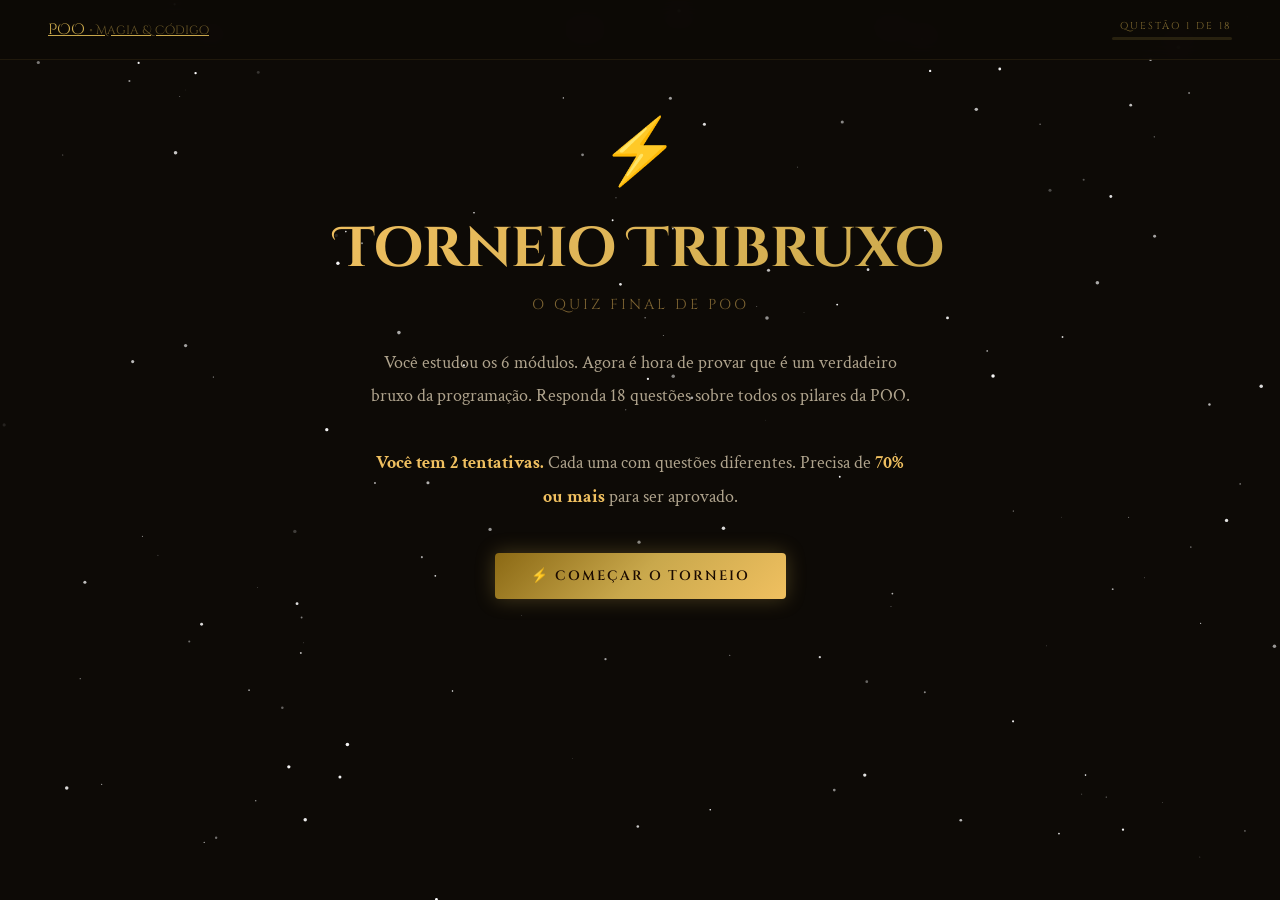
==== quiz.html @ bfb72155 "feat: quiz final - Torneio Tribruxo com 2 tentativas" ====
<!DOCTYPE html>
<html lang="pt-BR">
<head>
  <meta charset="UTF-8">
  <meta name="viewport" content="width=device-width, initial-scale=1.0">
  <title>Quiz Final — POO Hogwarts</title>
  <link rel="stylesheet" href="css/style.css">
  <link rel="stylesheet" href="css/quiz.css">
</head>
<body>

  <nav class="navbar">
    <a href="index.html" class="nav-logo">POO <span>• Magia & Código</span></a>
    <div class="nav-progresso">
      <span class="modulo-atual" id="progresso-texto">Questão 1 de 18</span>
      <div class="barra-progresso">
        <div class="barra-fill" id="barra-fill" style="width: 0%"></div>
      </div>
    </div>
  </nav>

  <main class="quiz-container">

    <!-- TELA INICIAL -->
    <div id="tela-inicio" class="tela ativa">
      <div class="inicio-icon">⚡</div>
      <h1 class="inicio-titulo">Torneio Tribruxo</h1>
      <p class="inicio-subtitulo">O Quiz Final de POO</p>
      <p class="inicio-desc">
        Você estudou os 6 módulos. Agora é hora de provar que é um
        verdadeiro bruxo da programação. Responda 18 questões sobre
        todos os pilares da POO.<br><br>
        <strong>Você tem 2 tentativas.</strong> Cada uma com questões diferentes.
        Precisa de <strong>70% ou mais</strong> para ser aprovado.
      </p>
      <button class="btn-primary" id="btn-iniciar">⚡ Começar o Torneio</button>
    </div>

    <!-- TELA DO QUIZ -->
    <div id="tela-quiz" class="tela">
      <div class="quiz-header">
        <span class="quiz-tentativa" id="tentativa-label">1ª Tentativa</span>
        <span class="quiz-modulo" id="modulo-label">Módulo 1</span>
      </div>
      <div class="questao-numero" id="questao-numero">Questão 1</div>
      <h2 class="questao-texto" id="questao-texto"></h2>
      <div class="alternativas" id="alternativas"></div>
      <button class="btn-primary" id="btn-proxima" style="display:none">Próxima →</button>
    </div>

    <!-- TELA DE RESULTADO -->
    <div id="tela-resultado" class="tela">
      <div id="resultado-aprovado" style="display:none">
        <div class="selo">🏆</div>
        <h1 class="resultado-titulo aprovado">Parabéns, Bruxo!</h1>
        <p class="resultado-sub">Você foi aprovado no Torneio Tribruxo!</p>
        <div class="pontuacao" id="pontuacao-aprovado"></div>
        <a href="index.html" class="btn-primary" style="text-decoration:none">← Voltar ao início</a>
      </div>

      <div id="resultado-reprovado-1" style="display:none">
        <div class="selo">😬</div>
        <h1 class="resultado-titulo reprovado">Quase lá!</h1>
        <p class="resultado-sub">Você não atingiu 70%. Mas ainda tem uma chance!</p>
        <div class="pontuacao" id="pontuacao-rep1"></div>
        <div class="feedback-modulos" id="feedback-rep1"></div>
        <button class="btn-primary" id="btn-segunda-chance">⚡ Usar 2ª Tentativa</button>
      </div>

      <div id="resultado-reprovado-final" style="display:none">
        <div class="selo">💀</div>
        <h1 class="resultado-titulo reprovado">Reprovado</h1>
        <p class="resultado-sub">Você não passou nas duas tentativas.</p>
        <div class="pontuacao" id="pontuacao-rep-final"></div>
        <div class="feedback-modulos" id="feedback-rep-final"></div>
        <div class="refazer-box">
          <p class="refazer-texto">Para se tornar um verdadeiro bruxo, você precisa voltar ao início e revisar os módulos com dificuldade!</p>
          <a href="index.html" class="btn-primary" style="text-decoration:none">🔄 Refazer o Curso</a>
        </div>
      </div>
    </div>

  </main>

  <script src="js/main.js"></script>
  <script src="js/quiz.js"></script>
</body>
</html>
---- css/style.css ----
@import url('https://fonts.googleapis.com/css2?family=Cinzel+Decorative:wght@400;700;900&family=Cinzel:wght@400;500;600&family=Crimson+Text:ital,wght@0,400;0,600;1,400&display=swap');

* {
  margin: 0;
  padding: 0;
  box-sizing: border-box;
}

:root {
  --gold: #C9A84C;
  --gold-light: #F0C060;
  --gold-dark: #8B6914;
  --crimson: #8B0000;
  --parchment: #F5E6C8;
  --ink: #1A0A00;
  --bg: #0D0A06;
}

body {
  background: var(--bg);
  color: var(--parchment);
  font-family: 'Crimson Text', serif;
  overflow-x: hidden;
}
/* NAVBAR */
.navbar {
  position: fixed;
  top: 0; left: 0; right: 0;
  z-index: 100;
  display: flex;
  align-items: center;
  justify-content: space-between;
  padding: 1.2rem 3rem;
  background: rgba(13,10,6,0.85);
  backdrop-filter: blur(10px);
  border-bottom: 1px solid rgba(201,168,76,0.1);
}

.nav-logo {
  font-family: 'Cinzel Decorative', cursive;
  font-size: 0.95rem;
  color: var(--gold);
}

.nav-logo span {
  color: rgba(201,168,76,0.5);
  font-size: 0.75rem;
}

.nav-links {
  display: flex;
  gap: 2rem;
  list-style: none;
}

.nav-links a {
  font-family: 'Cinzel', serif;
  font-size: 0.75rem;
  letter-spacing: 1.5px;
  text-transform: uppercase;
  color: rgba(245,230,200,0.5);
  text-decoration: none;
  transition: color 0.2s;
}

.nav-links a:hover { color: var(--gold); }

/* HERO */
.hero {
  min-height: 100vh;
  display: flex;
  align-items: center;
  justify-content: center;
  text-align: center;
  padding: 6rem 2rem 4rem;
  position: relative;
  overflow: hidden;
}

.magic-circle {
  position: absolute;
  width: 600px; height: 600px;
  border-radius: 50%;
  border: 1px solid rgba(201,168,76,0.08);
  top: 50%; left: 50%;
  transform: translate(-50%, -50%);
  animation: rotate 30s linear infinite;
  pointer-events: none;
}

.magic-circle::before {
  content: '';
  position: absolute;
  inset: 30px;
  border-radius: 50%;
  border: 1px solid rgba(201,168,76,0.05);
  animation: rotate 20s linear infinite reverse;
}

@keyframes rotate {
  to { transform: translate(-50%, -50%) rotate(360deg); }
}

.hero-content {
  position: relative;
  z-index: 1;
  max-width: 680px;
}

.badge {
  display: inline-block;
  background: rgba(201,168,76,0.1);
  border: 1px solid rgba(201,168,76,0.3);
  color: var(--gold-light);
  padding: 6px 16px;
  border-radius: 20px;
  font-family: 'Cinzel', serif;
  font-size: 11px;
  letter-spacing: 2px;
  margin-bottom: 2rem;
}

.hero-title {
  font-family: 'Cinzel Decorative', cursive;
  font-size: clamp(2.5rem, 6vw, 4.5rem);
  font-weight: 900;
  line-height: 1.1;
  background: linear-gradient(135deg, var(--gold-light), var(--gold), var(--gold-dark));
  -webkit-background-clip: text;
  -webkit-text-fill-color: transparent;
  background-clip: text;
  margin-bottom: 0.8rem;
}

.hero-subtitle {
  font-family: 'Cinzel', serif;
  font-size: 0.95rem;
  color: rgba(240,192,96,0.6);
  letter-spacing: 3px;
  text-transform: uppercase;
  margin-bottom: 1.5rem;
}

.hero-desc {
  font-size: 1.15rem;
  line-height: 1.8;
  color: rgba(245,230,200,0.7);
  margin-bottom: 2.5rem;
}

.cta-group {
  display: flex;
  gap: 1rem;
  justify-content: center;
  flex-wrap: wrap;
}

.btn-primary {
  font-family: 'Cinzel', serif;
  font-size: 0.85rem;
  letter-spacing: 2px;
  text-transform: uppercase;
  padding: 14px 36px;
  background: linear-gradient(135deg, var(--gold-dark), var(--gold), var(--gold-light));
  color: var(--ink);
  border: none;
  border-radius: 4px;
  cursor: pointer;
  font-weight: 600;
  text-decoration: none;
  transition: transform 0.2s, box-shadow 0.2s;
  box-shadow: 0 0 20px rgba(201,168,76,0.3);
}

.btn-primary:hover {
  transform: translateY(-2px);
  box-shadow: 0 0 40px rgba(201,168,76,0.5);
}

.btn-secondary {
  font-family: 'Cinzel', serif;
  font-size: 0.85rem;
  letter-spacing: 2px;
  text-transform: uppercase;
  padding: 13px 32px;
  background: transparent;
  color: var(--gold);
  border: 1px solid rgba(201,168,76,0.4);
  border-radius: 4px;
  cursor: pointer;
  text-decoration: none;
  transition: all 0.2s;
}

.btn-secondary:hover {
  background: rgba(201,168,76,0.1);
  border-color: var(--gold);
}

/* SECTIONS GERAIS */
.analogias,
.modulos-section {
  padding: 5rem 2rem;
  max-width: 960px;
  margin: 0 auto;
}

.section-label {
  font-family: 'Cinzel', serif;
  font-size: 10px;
  letter-spacing: 4px;
  text-transform: uppercase;
  color: var(--gold);
  text-align: center;
  margin-bottom: 0.5rem;
  opacity: 0.7;
}

.section-title {
  font-family: 'Cinzel Decorative', cursive;
  font-size: clamp(1.4rem, 3vw, 2.2rem);
  text-align: center;
  color: var(--parchment);
  margin-bottom: 3rem;
}

/* ANALOGIAS */
.analogy-grid {
  display: grid;
  grid-template-columns: repeat(auto-fit, minmax(160px, 1fr));
  gap: 1rem;
}

.analogy-card {
  padding: 1.5rem 1rem;
  border-radius: 8px;
  background: rgba(245,230,200,0.02);
  border: 1px solid rgba(201,168,76,0.12);
  text-align: center;
  transition: all 0.3s;
}

.analogy-card:hover {
  background: rgba(201,168,76,0.05);
  border-color: rgba(201,168,76,0.3);
  transform: translateY(-3px);
}

.analogy-hp { font-size: 1.8rem; margin-bottom: 0.5rem; }

.analogy-equals {
  font-family: 'Cinzel', serif;
  font-size: 0.65rem;
  letter-spacing: 2px;
  color: rgba(201,168,76,0.4);
  text-transform: uppercase;
  margin: 0.3rem 0;
}

.analogy-concept {
  font-family: 'Cinzel', serif;
  font-size: 0.85rem;
  color: var(--gold-light);
  font-weight: 600;
  margin-bottom: 0.4rem;
}

.analogy-text {
  font-size: 0.82rem;
  color: rgba(245,230,200,0.5);
  line-height: 1.5;
}

/* MÓDULOS */
.modules-grid {
  display: grid;
  grid-template-columns: repeat(auto-fit, minmax(260px, 1fr));
  gap: 1.5rem;
}

.module-card {
  background: rgba(245,230,200,0.03);
  border: 1px solid rgba(201,168,76,0.15);
  border-radius: 8px;
  padding: 1.5rem;
  text-decoration: none;
  color: inherit;
  transition: all 0.3s;
  display: block;
}

.module-card:hover:not(.locked) {
  border-color: rgba(201,168,76,0.4);
  transform: translateY(-3px);
  background: rgba(201,168,76,0.05);
}

.module-card.locked {
  opacity: 0.5;
  cursor: not-allowed;
}

.module-number {
  font-family: 'Cinzel Decorative', cursive;
  font-size: 2rem;
  color: rgba(201,168,76,0.12);
  line-height: 1;
  margin-bottom: 0.5rem;
}

.module-icon { font-size: 1.6rem; margin-bottom: 0.8rem; }

.module-house {
  display: inline-block;
  font-family: 'Cinzel', serif;
  font-size: 9px;
  letter-spacing: 2px;
  padding: 3px 10px;
  border-radius: 20px;
  text-transform: uppercase;
  margin-bottom: 0.8rem;
}

.house-gryffindor { background: rgba(174,0,1,0.2); color: #FF6B6B; border: 1px solid rgba(174,0,1,0.3); }
.house-ravenclaw  { background: rgba(14,26,144,0.2); color: #7B9FFF; border: 1px solid rgba(14,26,144,0.3); }
.house-slytherin  { background: rgba(26,83,34,0.2); color: #4CAF50; border: 1px solid rgba(26,83,34,0.3); }
.house-hufflepuff { background: rgba(255,214,0,0.1); color: #FFD700; border: 1px solid rgba(255,214,0,0.2); }

.module-title {
  font-family: 'Cinzel', serif;
  font-size: 1rem;
  color: var(--parchment);
  margin-bottom: 0.5rem;
}

.module-desc {
  font-size: 0.88rem;
  color: rgba(245,230,200,0.5);
  line-height: 1.6;
}

.module-tag {
  display: block;
  margin-top: 1rem;
  font-family: 'Cinzel', serif;
  font-size: 9px;
  letter-spacing: 1.5px;
  color: rgba(201,168,76,0.5);
  text-transform: uppercase;
  border-top: 1px solid rgba(201,168,76,0.15);
  padding-top: 0.8rem;
}

/* NAVBAR DO MÓDULO */
.nav-progresso {
  display: flex;
  flex-direction: column;
  align-items: flex-end;
  gap: 4px;
}

.modulo-atual {
  font-family: 'Cinzel', serif;
  font-size: 10px;
  letter-spacing: 2px;
  color: rgba(201,168,76,0.6);
  text-transform: uppercase;
}

.barra-progresso {
  width: 120px;
  height: 3px;
  background: rgba(201,168,76,0.15);
  border-radius: 10px;
  overflow: hidden;
}

.barra-fill {
  height: 100%;
  background: linear-gradient(to right, var(--gold-dark), var(--gold-light));
  border-radius: 10px;
  transition: width 0.5s ease;
}

/* HEADER DO MÓDULO */
.modulo-container {
  max-width: 760px;
  margin: 0 auto;
  padding: 7rem 2rem 5rem;
}

.modulo-header {
  text-align: center;
  margin-bottom: 4rem;
}

.modulo-titulo {
  font-family: 'Cinzel Decorative', cursive;
  font-size: clamp(2rem, 5vw, 3rem);
  background: linear-gradient(135deg, var(--gold-light), var(--gold));
  -webkit-background-clip: text;
  -webkit-text-fill-color: transparent;
  background-clip: text;
  margin: 1rem 0 0.5rem;
}

.modulo-subtitulo {
  font-family: 'Cinzel', serif;
  font-size: 0.9rem;
  letter-spacing: 3px;
  color: rgba(245,230,200,0.4);
  text-transform: uppercase;
}

/* BLOCOS DE CONTEÚDO */
.bloco {
  margin-bottom: 3rem;
  animation: fadeInUp 0.6s ease both;
}

@keyframes fadeInUp {
  from { opacity: 0; transform: translateY(20px); }
  to   { opacity: 1; transform: translateY(0); }
}

.bloco-titulo {
  font-family: 'Cinzel', serif;
  font-size: 1.1rem;
  color: var(--gold-light);
  margin-bottom: 1rem;
  display: flex;
  align-items: center;
  gap: 0.6rem;
}

.bloco-texto {
  font-size: 1.1rem;
  line-height: 1.9;
  color: rgba(245,230,200,0.8);
}

.bloco-texto em {
  color: var(--gold-light);
  font-style: italic;
}

.bloco-texto strong {
  color: var(--parchment);
}

/* CITAÇÃO MÁGICA */
.citacao {
  border-left: 2px solid var(--gold);
  padding: 1.2rem 1.5rem;
  background: rgba(201,168,76,0.05);
  border-radius: 0 8px 8px 0;
  margin: 2rem 0;
  font-size: 1.05rem;
  color: rgba(245,230,200,0.75);
  line-height: 1.8;
  font-style: italic;
}

/* BLOCO DE CÓDIGO */
.codigo-bloco {
  background: rgba(0,0,0,0.5);
  border: 1px solid rgba(201,168,76,0.15);
  border-radius: 8px;
  overflow: hidden;
  margin: 2rem 0;
}

.codigo-header {
  display: flex;
  align-items: center;
  justify-content: space-between;
  padding: 0.7rem 1.2rem;
  background: rgba(201,168,76,0.07);
  border-bottom: 1px solid rgba(201,168,76,0.1);
}

.codigo-lang {
  font-family: 'Cinzel', serif;
  font-size: 9px;
  letter-spacing: 2px;
  color: var(--gold);
  text-transform: uppercase;
}

.codigo-dots {
  display: flex;
  gap: 5px;
}

.codigo-dots span {
  width: 8px; height: 8px;
  border-radius: 50%;
  background: rgba(201,168,76,0.2);
}

pre {
  padding: 1.5rem;
  overflow-x: auto;
  font-family: 'Courier New', monospace;
  font-size: 0.9rem;
  line-height: 1.8;
  color: #e0e0e0;
  margin: 0;
}

.comment { color: #6A9955; }
.keyword { color: #C586C0; }
.string  { color: #CE9178; }
.func    { color: #DCDCAA; }
.self    { color: #9CDCFE; }

/* ATIVIDADE */
.atividade-section {
  margin-top: 4rem;
  padding: 2.5rem;
  border: 1px solid rgba(201,168,76,0.2);
  border-radius: 12px;
  background: rgba(201,168,76,0.03);
}

.atividade-badge {
  display: inline-block;
  font-family: 'Cinzel', serif;
  font-size: 9px;
  letter-spacing: 3px;
  text-transform: uppercase;
  color: var(--gold);
  border: 1px solid rgba(201,168,76,0.3);
  padding: 4px 12px;
  border-radius: 20px;
  margin-bottom: 1rem;
}

.atividade-titulo {
  font-family: 'Cinzel Decorative', cursive;
  font-size: 1.4rem;
  color: var(--parchment);
  margin-bottom: 0.8rem;
}

.atividade-desc {
  font-size: 1.05rem;
  line-height: 1.8;
  color: rgba(245,230,200,0.7);
  margin-bottom: 1.5rem;
}

.atividade-lista {
  list-style: none;
  display: flex;
  flex-direction: column;
  gap: 0.6rem;
  margin-bottom: 2rem;
}

.atividade-lista li {
  display: flex;
  align-items: flex-start;
  gap: 0.8rem;
  font-size: 1rem;
  color: rgba(245,230,200,0.75);
  line-height: 1.6;
}

.atividade-lista li::before {
  content: '⚡';
  flex-shrink: 0;
  margin-top: 2px;
}

.nav-modulos {
  display: flex;
  justify-content: space-between;
  align-items: center;
  margin-top: 4rem;
  padding-top: 2rem;
  border-top: 1px solid rgba(201,168,76,0.1);
}

.btn-nav {
  font-family: 'Cinzel', serif;
  font-size: 0.8rem;
  letter-spacing: 1.5px;
  text-transform: uppercase;
  padding: 10px 24px;
  border: 1px solid rgba(201,168,76,0.3);
  color: var(--gold);
  background: transparent;
  border-radius: 4px;
  text-decoration: none;
  transition: all 0.2s;
}

.btn-nav:hover {
  background: rgba(201,168,76,0.1);
}

.btn-nav.proximo {
  background: linear-gradient(135deg, var(--gold-dark), var(--gold));
  color: var(--ink);
  border: none;
  font-weight: 600;
}

.btn-nav.proximo:hover {
  box-shadow: 0 0 20px rgba(201,168,76,0.4);
}
/* QUIZ CTA */
.quiz-cta {
  padding: 5rem 2rem;
  text-align: center;
  border-top: 1px solid rgba(201,168,76,0.08);
}

.quiz-cta-inner {
  max-width: 600px;
  margin: 0 auto;
}

.quiz-cta-icon {
  font-size: 3rem;
  margin-bottom: 1rem;
  animation: float 3s ease-in-out infinite;
}

.quiz-cta-titulo {
  font-family: 'Cinzel Decorative', cursive;
  font-size: clamp(1.5rem, 3vw, 2.2rem);
  background: linear-gradient(135deg, var(--gold-light), var(--gold));
  -webkit-background-clip: text;
  -webkit-text-fill-color: transparent;
  background-clip: text;
  margin-bottom: 1rem;
}

.quiz-cta-desc {
  font-size: 1.1rem;
  line-height: 1.8;
  color: rgba(245,230,200,0.65);
  margin-bottom: 2rem;
}
---- css/quiz.css ----
/* TELAS */
.tela { display: none; }
.tela.ativa { display: block; }

/* CONTAINER */
.quiz-container {
  max-width: 720px;
  margin: 0 auto;
  padding: 7rem 2rem 5rem;
  min-height: 100vh;
}

/* TELA INICIAL */
.inicio-icon {
  font-size: 4rem;
  text-align: center;
  margin-bottom: 1rem;
  animation: float 3s ease-in-out infinite;
}

@keyframes float {
  0%,100% { transform: translateY(0); }
  50% { transform: translateY(-10px); }
}

.inicio-titulo {
  font-family: 'Cinzel Decorative', cursive;
  font-size: clamp(2rem, 5vw, 3.5rem);
  text-align: center;
  background: linear-gradient(135deg, var(--gold-light), var(--gold));
  -webkit-background-clip: text;
  -webkit-text-fill-color: transparent;
  background-clip: text;
  margin-bottom: 0.5rem;
}

.inicio-subtitulo {
  font-family: 'Cinzel', serif;
  font-size: 0.9rem;
  letter-spacing: 3px;
  color: rgba(240,192,96,0.5);
  text-transform: uppercase;
  text-align: center;
  margin-bottom: 2rem;
}

.inicio-desc {
  font-size: 1.1rem;
  line-height: 1.9;
  color: rgba(245,230,200,0.7);
  text-align: center;
  max-width: 540px;
  margin: 0 auto 2.5rem;
}

.inicio-desc strong { color: var(--gold-light); }

/* QUIZ HEADER */
.quiz-header {
  display: flex;
  justify-content: space-between;
  align-items: center;
  margin-bottom: 2rem;
}

.quiz-tentativa {
  font-family: 'Cinzel', serif;
  font-size: 0.75rem;
  letter-spacing: 2px;
  text-transform: uppercase;
  color: var(--gold);
  background: rgba(201,168,76,0.1);
  border: 1px solid rgba(201,168,76,0.2);
  padding: 4px 12px;
  border-radius: 20px;
}

.quiz-modulo {
  font-family: 'Cinzel', serif;
  font-size: 0.75rem;
  letter-spacing: 2px;
  text-transform: uppercase;
  color: rgba(245,230,200,0.4);
}

/* QUESTÃO */
.questao-numero {
  font-family: 'Cinzel', serif;
  font-size: 0.75rem;
  letter-spacing: 3px;
  text-transform: uppercase;
  color: rgba(201,168,76,0.5);
  margin-bottom: 1rem;
}

.questao-texto {
  font-family: 'Cinzel', serif;
  font-size: clamp(1rem, 2.5vw, 1.3rem);
  color: var(--parchment);
  line-height: 1.6;
  margin-bottom: 2rem;
  font-weight: 500;
}

/* ALTERNATIVAS */
.alternativas {
  display: flex;
  flex-direction: column;
  gap: 0.8rem;
  margin-bottom: 2rem;
}

.alternativa {
  padding: 1rem 1.5rem;
  background: rgba(245,230,200,0.03);
  border: 1px solid rgba(201,168,76,0.15);
  border-radius: 8px;
  color: rgba(245,230,200,0.8);
  font-family: 'Crimson Text', serif;
  font-size: 1.05rem;
  cursor: pointer;
  transition: all 0.2s;
  text-align: left;
  display: flex;
  align-items: center;
  gap: 1rem;
}

.alternativa:hover {
  background: rgba(201,168,76,0.08);
  border-color: rgba(201,168,76,0.3);
  color: var(--parchment);
}

.alternativa.selecionada {
  background: rgba(201,168,76,0.15);
  border-color: var(--gold);
  color: var(--gold-light);
}

.alternativa-letra {
  font-family: 'Cinzel', serif;
  font-size: 0.75rem;
  color: var(--gold);
  background: rgba(201,168,76,0.1);
  border: 1px solid rgba(201,168,76,0.2);
  width: 28px; height: 28px;
  border-radius: 50%;
  display: flex;
  align-items: center;
  justify-content: center;
  flex-shrink: 0;
}

/* RESULTADO */
.selo {
  font-size: 5rem;
  text-align: center;
  margin-bottom: 1rem;
  animation: float 3s ease-in-out infinite;
}

.resultado-titulo {
  font-family: 'Cinzel Decorative', cursive;
  font-size: clamp(1.8rem, 4vw, 3rem);
  text-align: center;
  margin-bottom: 0.5rem;
}

.resultado-titulo.aprovado {
  background: linear-gradient(135deg, var(--gold-light), var(--gold));
  -webkit-background-clip: text;
  -webkit-text-fill-color: transparent;
  background-clip: text;
}

.resultado-titulo.reprovado {
  color: #FF6B6B;
}

.resultado-sub {
  text-align: center;
  font-size: 1.1rem;
  color: rgba(245,230,200,0.6);
  margin-bottom: 2rem;
}

.pontuacao {
  text-align: center;
  font-family: 'Cinzel Decorative', cursive;
  font-size: 3rem;
  color: var(--gold-light);
  margin-bottom: 2rem;
}

/* FEEDBACK MÓDULOS */
.feedback-modulos {
  display: flex;
  flex-direction: column;
  gap: 0.8rem;
  margin-bottom: 2rem;
}

.feedback-titulo {
  font-family: 'Cinzel', serif;
  font-size: 0.8rem;
  letter-spacing: 2px;
  text-transform: uppercase;
  color: rgba(201,168,76,0.6);
  margin-bottom: 0.5rem;
  text-align: center;
}

.feedback-item {
  display: flex;
  align-items: center;
  justify-content: space-between;
  padding: 0.8rem 1.2rem;
  border-radius: 8px;
  border: 1px solid rgba(201,168,76,0.1);
  background: rgba(245,230,200,0.02);
}

.feedback-item.fraco {
  border-color: rgba(255,107,107,0.3);
  background: rgba(255,107,107,0.05);
}

.feedback-item.medio {
  border-color: rgba(255,214,0,0.2);
  background: rgba(255,214,0,0.03);
}

.feedback-item.forte {
  border-color: rgba(75,200,100,0.2);
  background: rgba(75,200,100,0.03);
}

.feedback-modulo-nome {
  font-family: 'Cinzel', serif;
  font-size: 0.85rem;
  color: var(--parchment);
}

.feedback-acertos {
  font-family: 'Cinzel', serif;
  font-size: 0.8rem;
}

.feedback-item.fraco .feedback-acertos { color: #FF6B6B; }
.feedback-item.medio .feedback-acertos { color: #FFD700; }
.feedback-item.forte .feedback-acertos { color: #4BC864; }

/* REFAZER BOX */
.refazer-box {
  margin-top: 1rem;
  padding: 2rem;
  border: 1px solid rgba(255,107,107,0.2);
  border-radius: 12px;
  background: rgba(255,107,107,0.04);
  text-align: center;
}

.refazer-texto {
  font-size: 1.05rem;
  color: rgba(245,230,200,0.65);
  line-height: 1.7;
  margin-bottom: 1.5rem;
}

/* BTN CENTER */
#tela-inicio .btn-primary,
#tela-resultado .btn-primary {
  display: block;
  width: fit-content;
  margin: 0 auto;
}
/* QUIZ CTA */
.quiz-cta {
  padding: 5rem 2rem;
  text-align: center;
  border-top: 1px solid rgba(201,168,76,0.08);
}

.quiz-cta-inner {
  max-width: 600px;
  margin: 0 auto;
}

.quiz-cta-icon {
  font-size: 3rem;
  margin-bottom: 1rem;
  animation: float 3s ease-in-out infinite;
}

.quiz-cta-titulo {
  font-family: 'Cinzel Decorative', cursive;
  font-size: clamp(1.5rem, 3vw, 2.2rem);
  background: linear-gradient(135deg, var(--gold-light), var(--gold));
  -webkit-background-clip: text;
  -webkit-text-fill-color: transparent;
  background-clip: text;
  margin-bottom: 1rem;
}

.quiz-cta-desc {
  font-size: 1.1rem;
  line-height: 1.8;
  color: rgba(245,230,200,0.65);
  margin-bottom: 2rem;
}
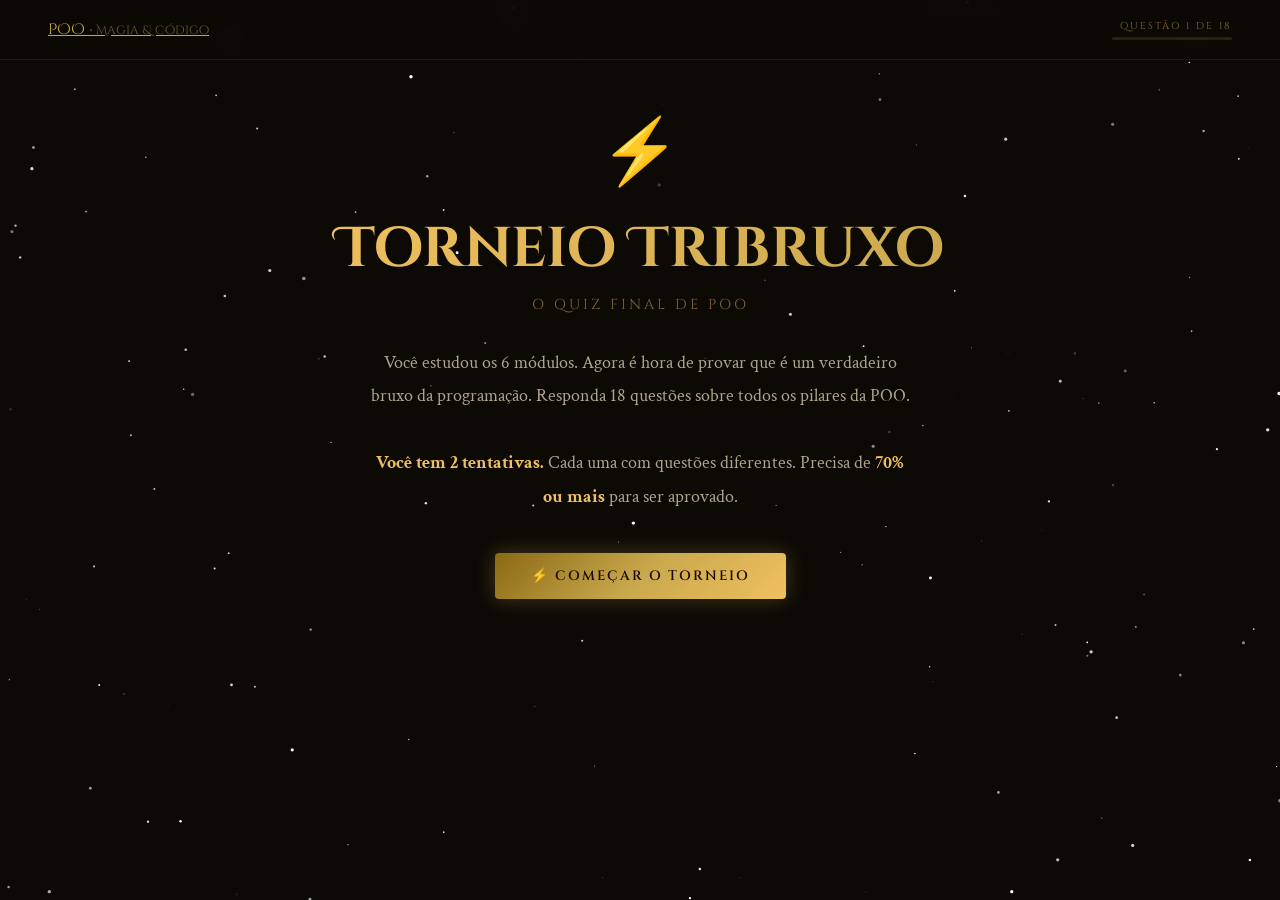
==== commit de997f23: "feat: certificado de conclusão completo" ====
--- a/quiz.html
+++ b/quiz.html
@@ -49,14 +49,20 @@
     </div>
 
     <!-- TELA DE RESULTADO -->
-    <div id="tela-resultado" class="tela">
-      <div id="resultado-aprovado" style="display:none">
-        <div class="selo">🏆</div>
-        <h1 class="resultado-titulo aprovado">Parabéns, Bruxo!</h1>
-        <p class="resultado-sub">Você foi aprovado no Torneio Tribruxo!</p>
-        <div class="pontuacao" id="pontuacao-aprovado"></div>
-        <a href="index.html" class="btn-primary" style="text-decoration:none">← Voltar ao início</a>
-      </div>
+    <div id="resultado-aprovado" style="display:none">
+  <div class="selo">🏆</div>
+  <h1 class="resultado-titulo aprovado">Parabéns, Bruxo!</h1>
+  <p class="resultado-sub">Você foi aprovado no Torneio Tribruxo!</p>
+  <div class="pontuacao" id="pontuacao-aprovado"></div>
+
+  <div class="certificado-input">
+    <p class="certificado-label">Digite seu nome para o certificado:</p>
+    <input type="text" id="input-nome" class="input-nome" placeholder="Seu nome completo"/>
+    <button class="btn-primary" id="btn-gerar-cert">🏆 Gerar Certificado</button>
+  </div>
+
+  <a href="index.html" class="btn-secondary" style="text-decoration:none; display:block; width:fit-content; margin: 1rem auto 0;">← Voltar ao início</a>
+</div>
 
       <div id="resultado-reprovado-1" style="display:none">
         <div class="selo">😬</div>
--- a/css/quiz.css
+++ b/css/quiz.css
@@ -275,37 +275,46 @@
   width: fit-content;
   margin: 0 auto;
 }
-/* QUIZ CTA */
-.quiz-cta {
-  padding: 5rem 2rem;
-  text-align: center;
-  border-top: 1px solid rgba(201,168,76,0.08);
-}
-
-.quiz-cta-inner {
-  max-width: 600px;
-  margin: 0 auto;
-}
-
-.quiz-cta-icon {
-  font-size: 3rem;
-  margin-bottom: 1rem;
-  animation: float 3s ease-in-out infinite;
-}
-
-.quiz-cta-titulo {
-  font-family: 'Cinzel Decorative', cursive;
-  font-size: clamp(1.5rem, 3vw, 2.2rem);
-  background: linear-gradient(135deg, var(--gold-light), var(--gold));
-  -webkit-background-clip: text;
-  -webkit-text-fill-color: transparent;
-  background-clip: text;
-  margin-bottom: 1rem;
-}
-
-.quiz-cta-desc {
-  font-size: 1.1rem;
-  line-height: 1.8;
-  color: rgba(245,230,200,0.65);
-  margin-bottom: 2rem;
+/* CERTIFICADO INPUT */
+.certificado-input {
+  display: flex;
+  flex-direction: column;
+  align-items: center;
+  gap: 1rem;
+  margin: 2rem 0;
+  padding: 2rem;
+  border: 1px solid rgba(201,168,76,0.2);
+  border-radius: 12px;
+  background: rgba(201,168,76,0.03);
+}
+
+.certificado-label {
+  font-family: 'Cinzel', serif;
+  font-size: 0.85rem;
+  letter-spacing: 2px;
+  text-transform: uppercase;
+  color: rgba(201,168,76,0.7);
+}
+
+.input-nome {
+  background: rgba(245,230,200,0.05);
+  border: 1px solid rgba(201,168,76,0.3);
+  border-radius: 6px;
+  padding: 12px 20px;
+  color: var(--parchment);
+  font-family: 'Cinzel', serif;
+  font-size: 1rem;
+  text-align: center;
+  width: 100%;
+  max-width: 400px;
+  outline: none;
+  transition: border-color 0.2s;
+}
+
+.input-nome:focus {
+  border-color: var(--gold);
+}
+
+.input-nome::placeholder {
+  color: rgba(245,230,200,0.3);
 }
